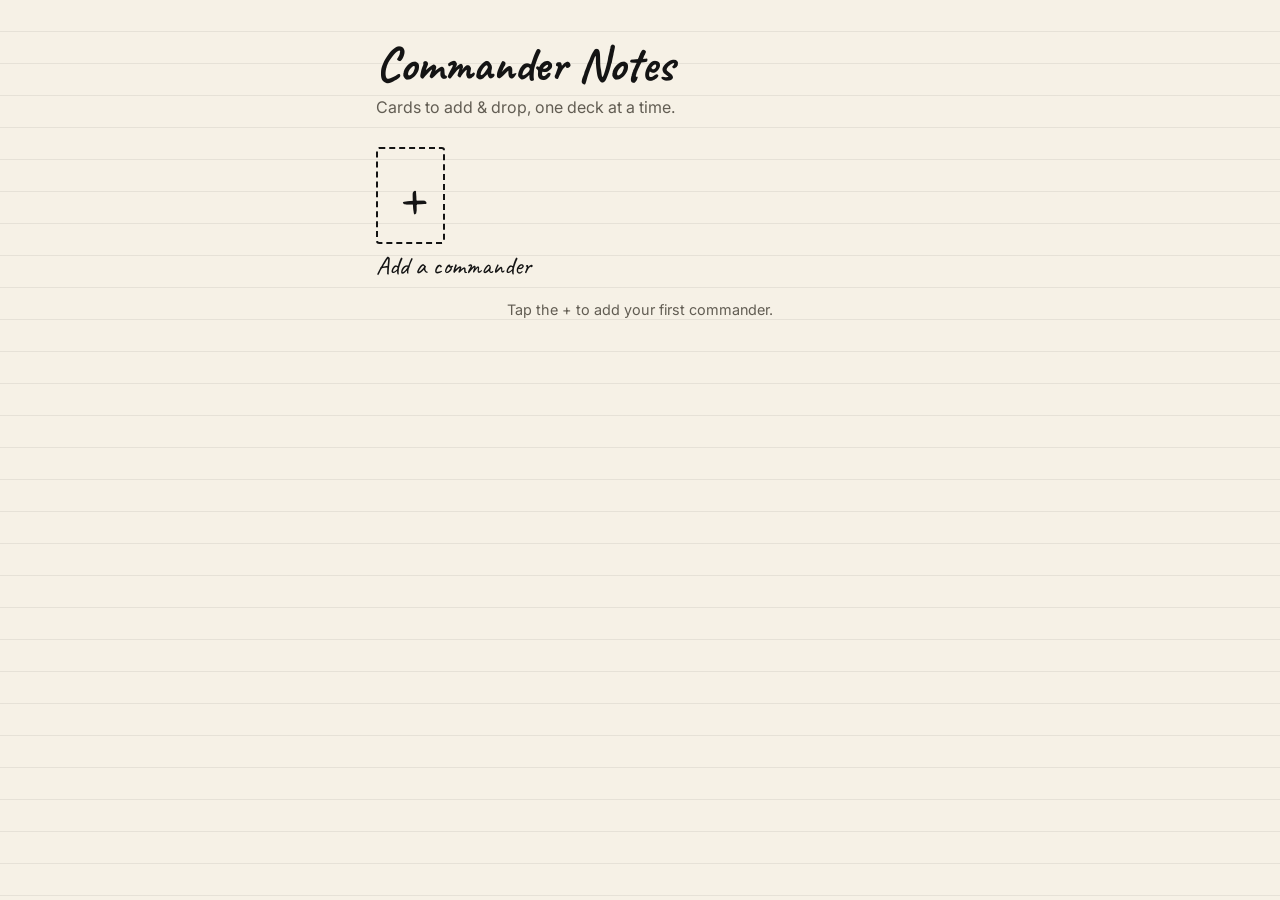
==== commander-notes/index.html @ 3806960b "Add Commander Notes: a mobile-first notepad for cards to add and drop Swipeable carousel of commande" ====
<!DOCTYPE html>
<html lang="en">
<head>
  <meta charset="UTF-8" />
  <!-- viewport-fit=cover lets the page use the whole iPhone screen, including around the notch. -->
  <meta name="viewport" content="width=device-width, initial-scale=1.0, viewport-fit=cover" />
  <title>Commander Notes</title>

  <!-- These make it behave like an app when you "Add to Home Screen" on an iPhone. -->
  <meta name="apple-mobile-web-app-capable" content="yes" />
  <meta name="apple-mobile-web-app-status-bar-style" content="default" />
  <meta name="apple-mobile-web-app-title" content="Commander Notes" />
  <meta name="theme-color" content="#f6f1e6" />

  <!-- Caveat (handwriting) for headings, Inter for everything else.
       If they fail to load, style.css falls back to system fonts. -->
  <link rel="preconnect" href="https://fonts.googleapis.com" />
  <link rel="preconnect" href="https://fonts.gstatic.com" crossorigin />
  <link href="https://fonts.googleapis.com/css2?family=Caveat:wght@600;700&family=Inter:wght@400;600&display=swap" rel="stylesheet" />

  <link rel="stylesheet" href="style.css" />
</head>
<body>

  <noscript>
    <p class="noscript">This app needs JavaScript turned on to run.</p>
  </noscript>

  <!-- ==================================================================
       SCREEN 1: HOME — the commander carousel
       Only one ".screen" is visible at a time. script.js adds/removes
       the "is-visible" class to switch between them.
       ================================================================== -->
  <section id="screen-home" class="screen is-visible">
    <header class="home-header">
      <h1 class="title">Commander Notes</h1>
      <p class="tagline">Cards to add &amp; drop, one deck at a time.</p>
    </header>

    <!-- script.js fills this with one tile per commander, plus an "Add" tile at the end. -->
    <div id="commander-carousel" class="carousel"></div>
    <p id="home-hint" class="hint"></p>
  </section>

  <!-- ==================================================================
       SCREEN 2: DECK — one commander's add / drop lists
       ================================================================== -->
  <section id="screen-deck" class="screen">
    <nav class="top-bar">
      <button id="back-button" class="button button--plain" type="button">‹ Decks</button>
      <button id="delete-commander" class="button button--plain button--danger" type="button">Delete deck</button>
    </nav>

    <header class="deck-header">
      <div id="deck-art" class="deck-art"></div>
      <h2 id="deck-title" class="deck-title"></h2>
    </header>

    <!-- CARDS TO ADD (top) -->
    <section class="list-section">
      <div class="list-section__header">
        <h3 class="list-section__title">Cards to add <span id="count-add" class="count"></span></h3>
        <button class="button" type="button" data-open-search="add">+ Add</button>
      </div>
      <div id="row-add" class="row"></div>
    </section>

    <!-- CARDS TO DROP (bottom) -->
    <section class="list-section">
      <div class="list-section__header">
        <h3 class="list-section__title">Cards to drop <span id="count-drop" class="count"></span></h3>
        <button class="button" type="button" data-open-search="drop">+ Add</button>
      </div>
      <div id="row-drop" class="row"></div>
    </section>
  </section>

  <!-- ==================================================================
       SEARCH SHEET — pops up to find a commander or a card on Scryfall
       <dialog> is a built-in pop-up. script.js opens it with showModal().
       ================================================================== -->
  <dialog id="sheet-search" class="sheet sheet--top">
    <div class="sheet__body">
      <div class="sheet__header">
        <h2 id="search-title" class="sheet__title"></h2>
        <button class="button button--plain" type="button" data-close-sheet>Cancel</button>
      </div>
      <label for="search-input" class="visually-hidden">Card name</label>
      <input id="search-input" class="search-input" type="search"
             placeholder="Start typing a card name…"
             autocomplete="off" autocorrect="off" autocapitalize="off" spellcheck="false" />
      <p id="search-status" class="status"></p>
      <ul id="search-results" class="search-results"></ul>
    </div>
  </dialog>

  <!-- ==================================================================
       CARD SHEET — tap a card to see prices, where to buy, and your note
       ================================================================== -->
  <dialog id="sheet-card" class="sheet">
    <div class="sheet__body">
      <div class="sheet__grabber" aria-hidden="true"></div>
      <div class="sheet__header">
        <span id="card-list-label" class="label"></span>
        <button class="button button--plain" type="button" data-close-sheet>Done</button>
      </div>

      <div id="card-image" class="card-sheet__image"></div>
      <h2 id="card-name" class="card-sheet__name"></h2>
      <p id="card-type" class="card-sheet__type"></p>

      <h3 class="card-sheet__heading">Prices</h3>
      <dl id="card-prices" class="prices"></dl>
      <p id="price-status" class="status"></p>

      <h3 class="card-sheet__heading">Buy it</h3>
      <div id="card-buy-links" class="buy-links"></div>

      <h3 class="card-sheet__heading"><label for="card-note">Note</label></h3>
      <textarea id="card-note" class="note" rows="4"
                placeholder="Why? e.g. &quot;Too slow, never cast it.&quot;"></textarea>

      <div class="card-sheet__actions">
        <button id="move-card" class="button" type="button"></button>
        <button id="remove-card" class="button button--plain button--danger" type="button">Remove</button>
      </div>
    </div>
  </dialog>

  <script src="script.js"></script>
</body>
</html>
---- commander-notes/style.css ----
/* =========================================================================
   Commander Notes — styles
   Black ink on paper. Faint ruled lines, handwritten headings,
   and thin black borders so it feels like a notepad.
   Designed for phones first; it just centres itself on bigger screens.
   ========================================================================= */

/* ---- Design tokens ------------------------------------------------------
   Change a value here and it updates everywhere it is used.
   ------------------------------------------------------------------------ */
:root {
  --paper: #f6f1e6;              /* page background, like notepad paper */
  --paper-light: #fbf8f1;        /* slightly brighter paper for buttons and boxes */
  --ink: #141414;                /* text and borders */
  --ink-soft: #625d53;           /* secondary text */
  --rule: rgba(20, 20, 20, 0.07);/* the faint ruled lines */
  --rule-gap: 32px;              /* distance between ruled lines */
  --line: 1.5px solid var(--ink);/* the border used throughout */
  --radius: 10px;
  --max-width: 560px;

  --hand: "Caveat", "Marker Felt", "Bradley Hand", cursive;
  --body: "Inter", system-ui, -apple-system, "Segoe UI", sans-serif;

  /* Space for the iPhone notch and home bar. These are 0 on other devices. */
  --safe-top: env(safe-area-inset-top, 0px);
  --safe-bottom: env(safe-area-inset-bottom, 0px);
}

/* ---- Reset --------------------------------------------------------------
   border-box means padding and borders count INSIDE an element's width.
   ------------------------------------------------------------------------ */
*,
*::before,
*::after {
  box-sizing: border-box;
}

html {
  -webkit-text-size-adjust: 100%;
}

body {
  margin: 0;
  min-height: 100dvh;
  color: var(--ink);
  font-family: var(--body);
  line-height: 1.45;
  /* The ruled notepad lines: a 1px line every --rule-gap pixels. */
  background-color: var(--paper);
  background-image: repeating-linear-gradient(
    to bottom,
    transparent 0 calc(var(--rule-gap) - 1px),
    var(--rule) calc(var(--rule-gap) - 1px) var(--rule-gap)
  );
  /* Stops the grey flash when you tap something on iOS. */
  -webkit-tap-highlight-color: transparent;
}

img {
  display: block;
  max-width: 100%;
}

/* ---- Screens ------------------------------------------------------------
   Every screen is hidden unless it has the "is-visible" class.
   ------------------------------------------------------------------------ */
.screen {
  display: none;
  max-width: var(--max-width);
  margin: 0 auto;
  padding: calc(var(--safe-top) + 16px) 16px calc(var(--safe-bottom) + 32px);
}

.screen.is-visible {
  display: block;
}

/* ---- Buttons ------------------------------------------------------------ */
.button {
  min-height: 40px;
  padding: 8px 16px;
  border: var(--line);
  border-radius: 999px;
  background: var(--paper-light);
  color: var(--ink);
  font: inherit;
  font-size: 0.9rem;
  font-weight: 600;
  cursor: pointer;
}

.button:active {
  background: var(--ink);
  color: var(--paper);
}

/* A borderless text button, for "Back", "Cancel", "Done". */
.button--plain {
  border-color: transparent;
  background: none;
  padding-left: 4px;
  padding-right: 4px;
}

.button--plain:active {
  background: none;
  color: var(--ink-soft);
}

/* Still black and white: danger buttons are just underlined. */
.button--danger {
  text-decoration: underline;
  font-weight: 400;
}

/* ---- Home screen -------------------------------------------------------- */
.home-header {
  padding: 24px 0 12px;
}

.title {
  margin: 0;
  font-family: var(--hand);
  font-size: 3rem;
  line-height: 1;
}

.tagline {
  margin: 8px 0 0;
  color: var(--ink-soft);
}

.hint {
  margin: 0;
  text-align: center;
  color: var(--ink-soft);
  font-size: 0.9rem;
}

/* ---- The commander carousel ---------------------------------------------
   A row you swipe left and right. scroll-snap makes each tile
   "click" into the middle of the screen when you let go.
   ------------------------------------------------------------------------ */
.carousel {
  display: flex;
  gap: 18px;
  /* Bleed to the screen edges so tiles slide in from off-screen. */
  margin: 0 -16px;
  padding: 16px 16px 20px;
  overflow-x: auto;
  scroll-snap-type: x mandatory;
  scroll-padding: 0 16px;
  scrollbar-width: none;            /* hide the scrollbar (Firefox) */
}

.carousel::-webkit-scrollbar {
  display: none;                    /* hide the scrollbar (Safari/Chrome) */
}

.commander-tile {
  flex: 0 0 min(68vw, 250px);
  scroll-snap-align: center;
  display: flex;
  flex-direction: column;
  gap: 8px;
  padding: 0;
  border: 0;
  background: none;
  color: inherit;
  font: inherit;
  text-align: left;
  cursor: pointer;
}

.commander-tile__name {
  font-family: var(--hand);
  font-size: 1.6rem;
  line-height: 1.1;
}

.commander-tile__counts {
  color: var(--ink-soft);
  font-size: 0.85rem;
}

/* The dashed "+ Add a commander" tile at the end of the carousel. */
.commander-tile__blank {
  display: flex;
  align-items: center;
  justify-content: center;
  aspect-ratio: 63 / 88;
  border: 2px dashed var(--ink);
  border-radius: 4.75% / 3.4%;
  font-family: var(--hand);
  font-size: 4rem;
}

/* ---- Card pictures ------------------------------------------------------
   Real Magic cards are 63mm x 88mm, so aspect-ratio keeps that shape
   even before the picture has loaded.
   ------------------------------------------------------------------------ */
.card-image {
  width: 100%;
  aspect-ratio: 63 / 88;
  object-fit: cover;
  border-radius: 4.75% / 3.4%;
  background: var(--paper-light);
  /* A hard offset shadow, like a card resting on paper. */
  box-shadow: 3px 3px 0 var(--ink);
}

/* Shown when a card has no picture: just the name in a box. */
.card-image--missing {
  display: flex;
  align-items: center;
  justify-content: center;
  padding: 8px;
  border: var(--line);
  font-family: var(--hand);
  font-size: 1.2rem;
  text-align: center;
}

/* ---- Deck screen -------------------------------------------------------- */
.top-bar {
  display: flex;
  justify-content: space-between;
  align-items: center;
}

.deck-header {
  padding: 8px 0 4px;
}

.deck-art img {
  width: 100%;
  aspect-ratio: 2 / 1;
  object-fit: cover;
  border: var(--line);
  border-radius: var(--radius);
  /* Black and white: the artwork is shown in greyscale to match the notepad. */
  filter: grayscale(1) contrast(1.05);
}

.deck-title {
  margin: 12px 0 0;
  font-family: var(--hand);
  font-size: 2.4rem;
  line-height: 1.05;
}

.list-section {
  padding: 18px 0 8px;
}

/* A dashed line between "Cards to add" and "Cards to drop", like a torn edge. */
.list-section + .list-section {
  border-top: 2px dashed var(--ink);
  margin-top: 8px;
}

.list-section__header {
  display: flex;
  justify-content: space-between;
  align-items: center;
  gap: 12px;
}

.list-section__title {
  margin: 0;
  font-family: var(--hand);
  font-size: 1.9rem;
  font-weight: 700;
}

.count {
  display: inline-block;
  min-width: 1.6em;
  padding: 0 6px;
  border: var(--line);
  border-radius: 999px;
  font-family: var(--body);
  font-size: 0.8rem;
  text-align: center;
  vertical-align: middle;
}

/* The row of cards you swipe sideways. */
.row {
  display: flex;
  gap: 12px;
  margin: 0 -16px;
  padding: 14px 16px 16px;
  overflow-x: auto;
  scroll-snap-type: x proximity;
  scroll-padding: 0 16px;
  scrollbar-width: none;
}

.row::-webkit-scrollbar {
  display: none;
}

.row-card {
  position: relative;
  flex: 0 0 118px;
  scroll-snap-align: start;
  padding: 0;
  border: 0;
  background: none;
  color: inherit;
  font: inherit;
  cursor: pointer;
}

/* The little pencil badge on cards that have a note. */
.row-card__note-flag {
  position: absolute;
  top: -6px;
  right: -6px;
  width: 26px;
  height: 26px;
  display: flex;
  align-items: center;
  justify-content: center;
  border: var(--line);
  border-radius: 50%;
  background: var(--paper-light);
  font-size: 0.8rem;
}

.row-empty {
  margin: 0;
  padding: 18px 0;
  color: var(--ink-soft);
  font-family: var(--hand);
  font-size: 1.35rem;
}

/* ---- Pop-up sheets ------------------------------------------------------
   <dialog> elements styled as sheets that slide up from the bottom.
   ------------------------------------------------------------------------ */
.sheet {
  width: 100%;
  max-width: var(--max-width);
  max-height: 90dvh;
  margin: auto auto 0;          /* sit at the bottom of the screen */
  padding: 0;
  border: var(--line);
  border-bottom: 0;
  border-radius: 18px 18px 0 0;
  background: var(--paper);
  color: var(--ink);
  overflow-y: auto;
}

.sheet[open] {
  animation: slide-up 0.22s ease-out;
}

/* The search sheet sits at the top instead, so the iPhone keyboard doesn't cover it. */
.sheet--top {
  width: calc(100% - 24px);
  margin: calc(var(--safe-top) + 12px) auto auto;
  border-bottom: var(--line);
  border-radius: 18px;
}

.sheet--top[open] {
  animation: drop-down 0.2s ease-out;
}

.sheet::backdrop {
  background: rgba(20, 20, 20, 0.45);
}

.sheet__body {
  padding: 12px 18px calc(var(--safe-bottom) + 20px);
}

.sheet--top .sheet__body {
  padding-bottom: 18px;
}

.sheet__grabber {
  width: 40px;
  height: 5px;
  margin: 0 auto 6px;
  border-radius: 999px;
  background: var(--ink);
  opacity: 0.25;
}

.sheet__header {
  display: flex;
  justify-content: space-between;
  align-items: center;
  gap: 12px;
  margin-bottom: 10px;
}

.sheet__title {
  margin: 0;
  font-family: var(--hand);
  font-size: 2rem;
}

@keyframes slide-up {
  from { transform: translateY(40px); opacity: 0; }
}

@keyframes drop-down {
  from { transform: translateY(-20px); opacity: 0; }
}

/* ---- Search ------------------------------------------------------------- */
.search-input {
  width: 100%;
  padding: 12px 14px;
  border: var(--line);
  border-radius: var(--radius);
  background: var(--paper-light);
  color: var(--ink);
  font: inherit;
  font-size: 16px; /* 16px or bigger stops iPhones zooming in when you tap the box */
}

.search-input:focus {
  outline: 2px solid var(--ink);
  outline-offset: 2px;
}

.search-results {
  list-style: none;
  margin: 0;
  padding: 0;
}

.search-results button {
  width: 100%;
  min-height: 48px;
  padding: 10px 4px;
  border: 0;
  border-bottom: 1px solid var(--rule);
  background: none;
  color: var(--ink);
  font: inherit;
  text-align: left;
  cursor: pointer;
}

.search-results button:active {
  background: var(--ink);
  color: var(--paper);
}

.status {
  min-height: 1.2em;
  margin: 8px 0;
  color: var(--ink-soft);
  font-size: 0.9rem;
}

.status:empty {
  margin: 0;
}

/* ---- Card sheet --------------------------------------------------------- */
.label {
  font-size: 0.8rem;
  font-weight: 600;
  letter-spacing: 0.06em;
  text-transform: uppercase;
}

.card-sheet__image {
  width: min(62vw, 240px);
  margin: 6px auto 16px;
}

.card-sheet__name {
  margin: 0;
  font-family: var(--hand);
  font-size: 2.2rem;
  line-height: 1.05;
  text-align: center;
}

.card-sheet__type {
  margin: 4px 0 0;
  color: var(--ink-soft);
  text-align: center;
  font-size: 0.9rem;
}

.card-sheet__heading {
  margin: 22px 0 6px;
  font-family: var(--hand);
  font-size: 1.6rem;
  font-weight: 700;
}

/* Prices laid out like a two-column ledger. */
.prices {
  display: grid;
  grid-template-columns: 1fr auto;
  margin: 0;
  border-top: var(--line);
}

.prices dt,
.prices dd {
  margin: 0;
  padding: 8px 0;
  border-bottom: 1px solid var(--rule);
}

.prices dd {
  font-weight: 600;
  font-variant-numeric: tabular-nums;
}

.buy-links {
  display: grid;
  gap: 8px;
}

.buy-link {
  display: flex;
  justify-content: space-between;
  align-items: center;
  min-height: 46px;
  padding: 10px 16px;
  border: var(--line);
  border-radius: var(--radius);
  background: var(--paper-light);
  color: var(--ink);
  font-weight: 600;
  text-decoration: none;
}

.buy-link:active {
  background: var(--ink);
  color: var(--paper);
}

/* The note box has its own ruled lines, lined up with the text. */
.note {
  display: block;
  width: 100%;
  padding: 0 4px;
  border: 0;
  border-top: var(--line);
  background-color: transparent;
  background-image: repeating-linear-gradient(
    to bottom,
    transparent 0 27px,
    rgba(20, 20, 20, 0.18) 27px 28px
  );
  color: var(--ink);
  font-family: var(--hand);
  font-size: 1.4rem;
  line-height: 28px;
  resize: vertical;
}

.note:focus {
  outline: none;
}

.card-sheet__actions {
  display: flex;
  justify-content: space-between;
  align-items: center;
  gap: 12px;
  margin-top: 24px;
}

/* ---- Small utilities ---------------------------------------------------- */

/* Hides something visually but keeps it for screen readers. */
.visually-hidden {
  position: absolute;
  width: 1px;
  height: 1px;
  overflow: hidden;
  clip: rect(0 0 0 0);
  white-space: nowrap;
}

.noscript {
  padding: 16px;
  text-align: center;
}
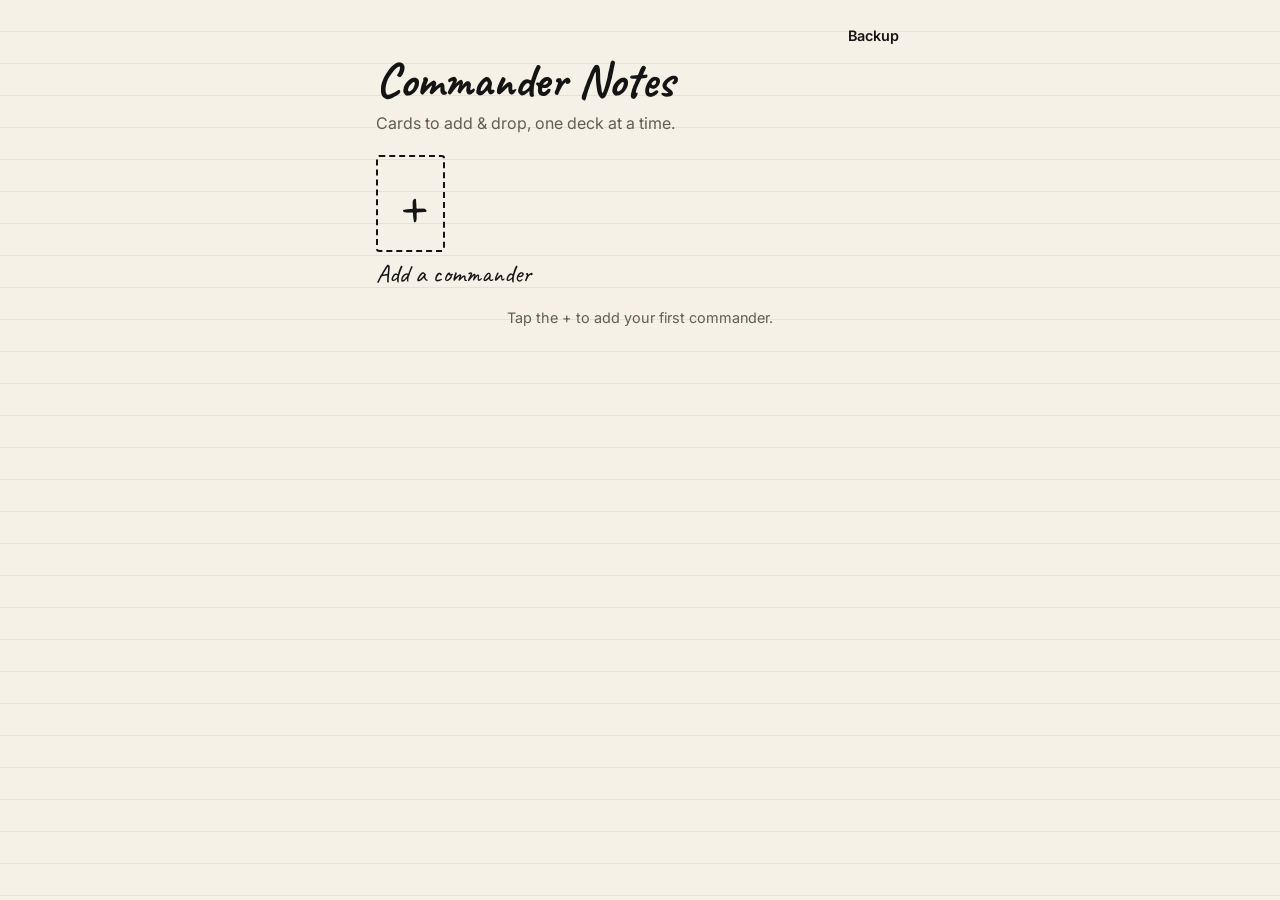
==== commit a479790b: "Add quick notes, reasons, strikes, swaps, history, shopping list and offline backup - One-tap reason" ====
--- a/commander-notes/index.html
+++ b/commander-notes/index.html
@@ -11,6 +11,8 @@
   <meta name="apple-mobile-web-app-status-bar-style" content="default" />
   <meta name="apple-mobile-web-app-title" content="Commander Notes" />
   <meta name="theme-color" content="#f6f1e6" />
+  <link rel="apple-touch-icon" href="icon-180.png" />
+  <link rel="manifest" href="manifest.webmanifest" />
 
   <!-- Caveat (handwriting) for headings, Inter for everything else.
        If they fail to load, style.css falls back to system fonts. -->
@@ -32,6 +34,10 @@
        the "is-visible" class to switch between them.
        ================================================================== -->
   <section id="screen-home" class="screen is-visible">
+    <nav class="top-bar top-bar--end">
+      <button id="open-backup" class="button button--plain" type="button">Backup</button>
+    </nav>
+
     <header class="home-header">
       <h1 class="title">Commander Notes</h1>
       <p class="tagline">Cards to add &amp; drop, one deck at a time.</p>
@@ -40,6 +46,9 @@
     <!-- script.js fills this with one tile per commander, plus an "Add" tile at the end. -->
     <div id="commander-carousel" class="carousel"></div>
     <p id="home-hint" class="hint"></p>
+
+    <!-- The big button for jotting a card down mid-game. Hidden until you have a deck. -->
+    <button id="quick-note" class="quick-note" type="button" hidden>✎ Quick note</button>
   </section>
 
   <!-- ==================================================================
@@ -48,7 +57,7 @@
   <section id="screen-deck" class="screen">
     <nav class="top-bar">
       <button id="back-button" class="button button--plain" type="button">‹ Decks</button>
-      <button id="delete-commander" class="button button--plain button--danger" type="button">Delete deck</button>
+      <button id="open-history" class="button button--plain" type="button">History</button>
     </nav>
 
     <header class="deck-header">
@@ -56,21 +65,27 @@
       <h2 id="deck-title" class="deck-title"></h2>
     </header>
 
-    <!-- CARDS TO ADD (top) -->
+    <!-- CARDS TO ADD (top half of the screen) -->
     <section class="list-section">
       <div class="list-section__header">
         <h3 class="list-section__title">Cards to add <span id="count-add" class="count"></span></h3>
-        <button class="button" type="button" data-open-search="add">+ Add</button>
-      </div>
+        <!-- The shopping list: rough total price and a "Copy" button. -->
+        <div id="shopping" class="shopping">
+          <span id="add-total" class="shopping__total"></span>
+          <button id="copy-add" class="button button--small" type="button">Copy list</button>
+        </div>
+      </div>
+      <!-- Looks like a line to write on. Tapping it opens the card search. -->
+      <button class="add-field" type="button" data-open-search="add">+ Type a card to add…</button>
       <div id="row-add" class="row"></div>
     </section>
 
-    <!-- CARDS TO DROP (bottom) -->
+    <!-- CARDS TO DROP (bottom half of the screen) -->
     <section class="list-section">
       <div class="list-section__header">
         <h3 class="list-section__title">Cards to drop <span id="count-drop" class="count"></span></h3>
-        <button class="button" type="button" data-open-search="drop">+ Add</button>
-      </div>
+      </div>
+      <button class="add-field" type="button" data-open-search="drop">+ Type a card to drop…</button>
       <div id="row-drop" class="row"></div>
     </section>
   </section>
@@ -85,6 +100,16 @@
         <h2 id="search-title" class="sheet__title"></h2>
         <button class="button button--plain" type="button" data-close-sheet>Cancel</button>
       </div>
+
+      <!-- Only shown for "Quick note": pick the deck and add or drop. -->
+      <div id="quick-controls" class="quick-controls" hidden>
+        <div id="quick-decks" class="chips chips--scroll"></div>
+        <div class="segmented" role="group" aria-label="Add or drop">
+          <button type="button" data-quick-list="add">To add</button>
+          <button type="button" data-quick-list="drop">To drop</button>
+        </div>
+      </div>
+
       <label for="search-input" class="visually-hidden">Card name</label>
       <input id="search-input" class="search-input" type="search"
              placeholder="Start typing a card name…"
@@ -95,7 +120,7 @@
   </dialog>
 
   <!-- ==================================================================
-       CARD SHEET — tap a card to see prices, where to buy, and your note
+       CARD SHEET — tap a card to see why, swaps, prices and where to buy
        ================================================================== -->
   <dialog id="sheet-card" class="sheet">
     <div class="sheet__body">
@@ -109,6 +134,26 @@
       <h2 id="card-name" class="card-sheet__name"></h2>
       <p id="card-type" class="card-sheet__type"></p>
 
+      <h3 class="card-sheet__heading"><label for="card-note">Why?</label></h3>
+      <!-- One-tap reasons. script.js fills these from SETTINGS.REASONS. -->
+      <div id="card-reasons" class="chips"></div>
+      <textarea id="card-note" class="note" rows="3"
+                placeholder="Anything else? e.g. &quot;Never cast it on curve.&quot;"></textarea>
+
+      <!-- Strike counter: how many games this card has stood out. -->
+      <div class="strikes">
+        <span id="strike-label" class="strikes__label"></span>
+        <div class="strikes__buttons">
+          <button id="strike-minus" class="round-button" type="button" aria-label="One less">−</button>
+          <button id="strike-plus" class="round-button" type="button" aria-label="One more">+</button>
+        </div>
+      </div>
+
+      <h3 class="card-sheet__heading">Swap</h3>
+      <div id="card-swap"></div>
+
+      <button id="done-card" class="button button--ink button--wide" type="button">✓ I made this change</button>
+
       <h3 class="card-sheet__heading">Prices</h3>
       <dl id="card-prices" class="prices"></dl>
       <p id="price-status" class="status"></p>
@@ -116,10 +161,6 @@
       <h3 class="card-sheet__heading">Buy it</h3>
       <div id="card-buy-links" class="buy-links"></div>
 
-      <h3 class="card-sheet__heading"><label for="card-note">Note</label></h3>
-      <textarea id="card-note" class="note" rows="4"
-                placeholder="Why? e.g. &quot;Too slow, never cast it.&quot;"></textarea>
-
       <div class="card-sheet__actions">
         <button id="move-card" class="button" type="button"></button>
         <button id="remove-card" class="button button--plain button--danger" type="button">Remove</button>
@@ -127,6 +168,49 @@
     </div>
   </dialog>
 
+  <!-- ==================================================================
+       HISTORY SHEET — changes you've already made to this deck
+       ================================================================== -->
+  <dialog id="sheet-history" class="sheet">
+    <div class="sheet__body">
+      <div class="sheet__grabber" aria-hidden="true"></div>
+      <div class="sheet__header">
+        <h2 class="sheet__title">Changes made</h2>
+        <button class="button button--plain" type="button" data-close-sheet>Done</button>
+      </div>
+      <ul id="history-list" class="history-list"></ul>
+      <p id="history-empty" class="row-empty">Nothing yet. Tap a card and hit "I made this change" once you've updated the deck.</p>
+
+      <div class="danger-zone">
+        <button id="delete-commander" class="button button--plain button--danger" type="button">Delete this deck</button>
+      </div>
+    </div>
+  </dialog>
+
+  <!-- ==================================================================
+       BACKUP SHEET — save your notes to a file, or load them back
+       ================================================================== -->
+  <dialog id="sheet-backup" class="sheet">
+    <div class="sheet__body">
+      <div class="sheet__grabber" aria-hidden="true"></div>
+      <div class="sheet__header">
+        <h2 class="sheet__title">Backup &amp; restore</h2>
+        <button class="button button--plain" type="button" data-close-sheet>Done</button>
+      </div>
+      <p class="muted">Your notes are saved on this phone. Save a backup file now and then, so you never lose them.</p>
+      <button id="export-button" class="button button--ink button--wide" type="button">Save a backup file</button>
+      <!-- A file picker styled as a button. -->
+      <label class="button button--wide file-button">
+        Load a backup file
+        <input id="import-input" type="file" accept=".json,application/json" class="visually-hidden" />
+      </label>
+      <p id="backup-status" class="status"></p>
+    </div>
+  </dialog>
+
+  <!-- Little pop-up messages like "Copied" appear here. -->
+  <div id="toast" class="toast" role="status" aria-live="polite"></div>
+
   <script src="script.js"></script>
 </body>
 </html>
--- a/commander-notes/style.css
+++ b/commander-notes/style.css
@@ -114,9 +114,151 @@
   font-weight: 400;
 }
 
+/* Smaller button, for things like "Copy list" and "Undo". */
+.button--small {
+  min-height: 32px;
+  padding: 4px 12px;
+  font-size: 0.8rem;
+}
+
+/* Solid black button for the main action on a sheet. */
+.button--ink {
+  background: var(--ink);
+  color: var(--paper);
+}
+
+.button--ink:active {
+  background: var(--ink-soft);
+}
+
+.button--wide {
+  display: flex;
+  justify-content: center;
+  align-items: center;
+  width: 100%;
+  min-height: 48px;
+  margin-top: 12px;
+  font-size: 1rem;
+}
+
+/* A text link that is really a button (e.g. the swap partner's name). */
+.link-button {
+  padding: 0;
+  border: 0;
+  background: none;
+  color: var(--ink);
+  font: inherit;
+  font-weight: 600;
+  text-decoration: underline;
+  cursor: pointer;
+}
+
+.round-button {
+  width: 40px;
+  height: 40px;
+  border: var(--line);
+  border-radius: 50%;
+  background: var(--paper-light);
+  color: var(--ink);
+  font: inherit;
+  font-size: 1.3rem;
+  line-height: 1;
+  cursor: pointer;
+}
+
+.round-button:active {
+  background: var(--ink);
+  color: var(--paper);
+}
+
+.round-button:disabled {
+  opacity: 0.3;
+}
+
+/* ---- Chips --------------------------------------------------------------
+   Small pill buttons you tap on and off: reasons, decks, swap choices.
+   aria-pressed="true" is how script.js marks the ones that are on.
+   ------------------------------------------------------------------------ */
+.chips {
+  display: flex;
+  flex-wrap: wrap;
+  gap: 8px;
+  margin-bottom: 10px;
+}
+
+/* One line that scrolls sideways instead of wrapping (the deck picker). */
+.chips--scroll {
+  flex-wrap: nowrap;
+  overflow-x: auto;
+  scrollbar-width: none;
+}
+
+.chips--scroll::-webkit-scrollbar {
+  display: none;
+}
+
+.chip {
+  flex: 0 0 auto;
+  min-height: 36px;
+  padding: 6px 14px;
+  border: var(--line);
+  border-radius: 999px;
+  background: var(--paper-light);
+  color: var(--ink);
+  font: inherit;
+  font-size: 0.85rem;
+  cursor: pointer;
+}
+
+.chip[aria-pressed="true"] {
+  background: var(--ink);
+  color: var(--paper);
+}
+
+/* Two buttons joined together, like a light switch: To add | To drop. */
+.segmented {
+  display: flex;
+  margin-bottom: 12px;
+  border: var(--line);
+  border-radius: 999px;
+  overflow: hidden;
+}
+
+.segmented button {
+  flex: 1;
+  min-height: 38px;
+  border: 0;
+  background: var(--paper-light);
+  color: var(--ink);
+  font: inherit;
+  font-weight: 600;
+  font-size: 0.9rem;
+  cursor: pointer;
+}
+
+.segmented button + button {
+  border-left: var(--line);
+}
+
+.segmented button[aria-pressed="true"] {
+  background: var(--ink);
+  color: var(--paper);
+}
+
+.muted {
+  margin: 0 0 10px;
+  color: var(--ink-soft);
+  font-size: 0.9rem;
+}
+
 /* ---- Home screen -------------------------------------------------------- */
+/* Leave room at the bottom so the Quick note button never covers anything. */
+#screen-home {
+  padding-bottom: calc(var(--safe-bottom) + 96px);
+}
+
 .home-header {
-  padding: 24px 0 12px;
+  padding: 0 0 4px;
 }
 
 .title {
@@ -136,6 +278,30 @@
   text-align: center;
   color: var(--ink-soft);
   font-size: 0.9rem;
+}
+
+/* The big floating "✎ Quick note" button at the bottom of the home screen. */
+.quick-note {
+  position: fixed;
+  left: 50%;
+  bottom: calc(var(--safe-bottom) + 18px);
+  transform: translateX(-50%);
+  min-height: 52px;
+  padding: 12px 28px;
+  border: 0;
+  border-radius: 999px;
+  background: var(--ink);
+  color: var(--paper);
+  font-family: var(--hand);
+  font-size: 1.6rem;
+  font-weight: 700;
+  line-height: 1;
+  box-shadow: 3px 3px 0 rgba(20, 20, 20, 0.25);
+  cursor: pointer;
+}
+
+.quick-note:active {
+  transform: translateX(-50%) translateY(2px);
 }
 
 /* ---- The commander carousel ---------------------------------------------
@@ -159,7 +325,7 @@
 }
 
 .commander-tile {
-  flex: 0 0 min(68vw, 250px);
+  flex: 0 0 min(58vw, 240px);
   scroll-snap-align: center;
   display: flex;
   flex-direction: column;
@@ -222,36 +388,61 @@
   text-align: center;
 }
 
-/* ---- Deck screen -------------------------------------------------------- */
+/* ---- Deck screen --------------------------------------------------------
+   The screen is exactly one phone-screen tall. The two list sections
+   share the leftover space equally, so "Cards to drop" starts halfway down.
+   ------------------------------------------------------------------------ */
+#screen-deck.is-visible {
+  display: flex;
+  flex-direction: column;
+  height: 100dvh;
+}
+
 .top-bar {
   display: flex;
   justify-content: space-between;
   align-items: center;
 }
 
+.top-bar--end {
+  justify-content: flex-end;
+}
+
 .deck-header {
-  padding: 8px 0 4px;
-}
-
+  display: flex;
+  align-items: center;
+  gap: 12px;
+  padding: 4px 0 2px;
+}
+
+.deck-art:empty {
+  display: none;
+}
+
+/* A small round picture of the commander's artwork. */
 .deck-art img {
-  width: 100%;
-  aspect-ratio: 2 / 1;
+  width: 52px;
+  height: 52px;
   object-fit: cover;
   border: var(--line);
-  border-radius: var(--radius);
+  border-radius: 50%;
   /* Black and white: the artwork is shown in greyscale to match the notepad. */
   filter: grayscale(1) contrast(1.05);
 }
 
 .deck-title {
-  margin: 12px 0 0;
-  font-family: var(--hand);
-  font-size: 2.4rem;
+  margin: 0;
+  font-family: var(--hand);
+  font-size: 2.1rem;
   line-height: 1.05;
 }
 
 .list-section {
-  padding: 18px 0 8px;
+  flex: 1 1 0;          /* both sections get an equal share of the height */
+  min-height: 0;
+  display: flex;
+  flex-direction: column;
+  padding: 12px 0 0;
 }
 
 /* A dashed line between "Cards to add" and "Cards to drop", like a torn edge. */
@@ -260,18 +451,51 @@
   margin-top: 8px;
 }
 
-.list-section__header {
-  display: flex;
-  justify-content: space-between;
-  align-items: center;
-  gap: 12px;
-}
-
 .list-section__title {
   margin: 0;
   font-family: var(--hand);
   font-size: 1.9rem;
   font-weight: 700;
+}
+
+.list-section__header {
+  display: flex;
+  justify-content: space-between;
+  align-items: center;
+  gap: 8px;
+}
+
+/* The shopping total and "Copy list" button next to "Cards to add". */
+.shopping {
+  display: flex;
+  align-items: center;
+  gap: 8px;
+}
+
+.shopping__total {
+  font-weight: 600;
+  font-variant-numeric: tabular-nums;
+  font-size: 0.9rem;
+}
+
+/* "+ Type a card to add…" — looks like a blank line on the notepad. */
+.add-field {
+  width: 100%;
+  min-height: 44px;
+  margin-top: 4px;
+  padding: 6px 2px;
+  border: 0;
+  border-bottom: var(--line);
+  background: none;
+  color: var(--ink-soft);
+  font-family: var(--hand);
+  font-size: 1.35rem;
+  text-align: left;
+  cursor: pointer;
+}
+
+.add-field:active {
+  color: var(--ink);
 }
 
 .count {
@@ -286,8 +510,10 @@
   vertical-align: middle;
 }
 
-/* The row of cards you swipe sideways. */
+/* The row of cards you swipe sideways. It fills the rest of its half. */
 .row {
+  flex: 1;
+  min-height: 0;
   display: flex;
   gap: 12px;
   margin: 0 -16px;
@@ -302,9 +528,13 @@
   display: none;
 }
 
+/* Each card is as tall as the row (up to 220px) and keeps the card shape. */
 .row-card {
   position: relative;
-  flex: 0 0 118px;
+  flex: 0 0 auto;
+  height: 100%;
+  max-height: 220px;
+  aspect-ratio: 63 / 88;
   scroll-snap-align: start;
   padding: 0;
   border: 0;
@@ -314,20 +544,31 @@
   cursor: pointer;
 }
 
-/* The little pencil badge on cards that have a note. */
-.row-card__note-flag {
+/* The little badges on a card's corner: ✎ note, ×3 strikes, ⇄ swap. */
+.row-card__badges {
   position: absolute;
   top: -6px;
   right: -6px;
-  width: 26px;
+  display: flex;
+  gap: 3px;
+}
+
+.badge {
+  min-width: 26px;
   height: 26px;
+  padding: 0 5px;
   display: flex;
   align-items: center;
   justify-content: center;
   border: var(--line);
-  border-radius: 50%;
+  border-radius: 999px;
   background: var(--paper-light);
-  font-size: 0.8rem;
+  font-size: 0.75rem;
+  font-weight: 600;
+}
+
+.row-card .card-image {
+  height: 100%;
 }
 
 .row-empty {
@@ -577,6 +818,101 @@
   margin-top: 24px;
 }
 
+/* Strike counter row: "Let me down 3 times   [−] [+]" */
+.strikes {
+  display: flex;
+  justify-content: space-between;
+  align-items: center;
+  gap: 12px;
+  margin-top: 14px;
+}
+
+.strikes__label {
+  font-weight: 600;
+}
+
+.strikes__buttons {
+  display: flex;
+  gap: 8px;
+}
+
+.swap-line {
+  display: flex;
+  flex-wrap: wrap;
+  align-items: center;
+  gap: 4px 6px;
+  margin: 0;
+}
+
+.quick-controls {
+  margin-bottom: 4px;
+}
+
+.file-button {
+  cursor: pointer;
+}
+
+/* ---- History sheet ------------------------------------------------------ */
+.history-list {
+  list-style: none;
+  margin: 0;
+  padding: 0;
+  border-top: var(--line);
+}
+
+.history-item {
+  display: flex;
+  justify-content: space-between;
+  align-items: center;
+  gap: 12px;
+  padding: 10px 0;
+  border-bottom: 1px solid var(--rule);
+}
+
+.history-item__name {
+  display: block;
+  font-weight: 600;
+}
+
+.history-item__meta {
+  display: block;
+  color: var(--ink-soft);
+  font-size: 0.85rem;
+}
+
+.danger-zone {
+  margin-top: 28px;
+  padding-top: 12px;
+  border-top: 2px dashed var(--ink);
+  text-align: center;
+}
+
+/* ---- Toast: the little message that slides up from the bottom ----------- */
+.toast {
+  position: fixed;
+  left: 16px;
+  right: 16px;
+  bottom: calc(var(--safe-bottom) + 84px);
+  max-width: calc(var(--max-width) - 32px);
+  margin: 0 auto;
+  padding: 12px 16px;
+  border-radius: var(--radius);
+  background: var(--ink);
+  color: var(--paper);
+  text-align: center;
+  font-size: 0.95rem;
+  opacity: 0;
+  transform: translateY(12px);
+  transition: opacity 0.2s, transform 0.2s;
+  pointer-events: none;
+  z-index: 10;
+}
+
+.toast.is-visible {
+  opacity: 1;
+  transform: translateY(0);
+}
+
 /* ---- Small utilities ---------------------------------------------------- */
 
 /* Hides something visually but keeps it for screen readers. */
@@ -589,6 +925,11 @@
   white-space: nowrap;
 }
 
+/* The "hidden" attribute can lose to other rules; this makes sure it wins. */
+[hidden] {
+  display: none !important;
+}
+
 .noscript {
   padding: 16px;
   text-align: center;
